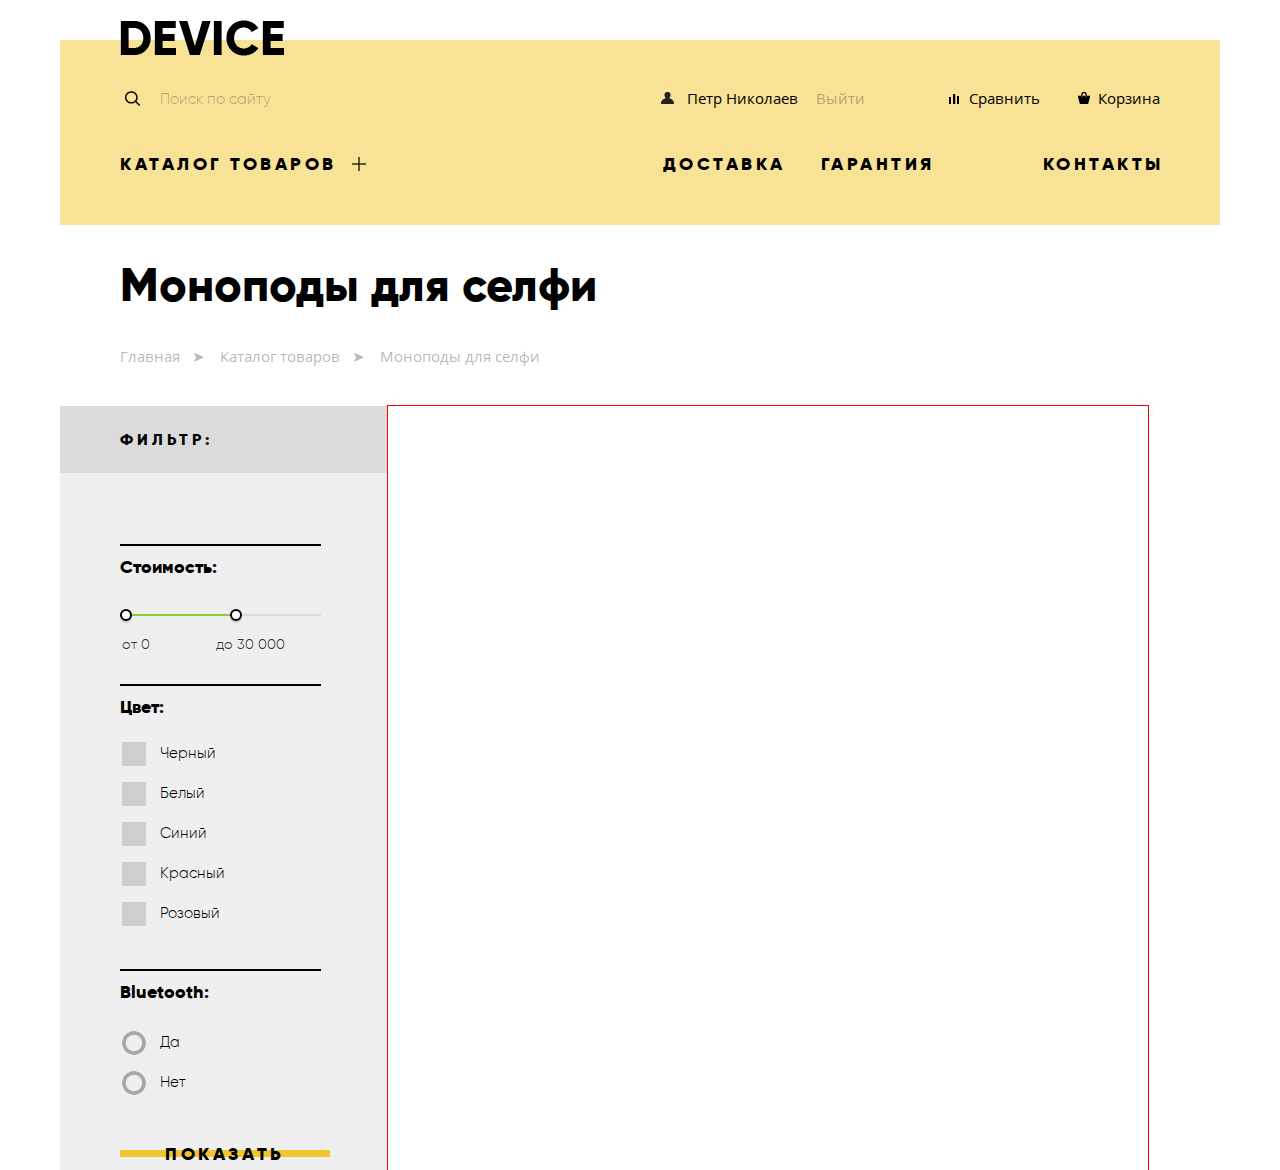
==== monopods.html @ fd424bf5 "Начал оформлять страницу каталога, сделал фильтрацию" ====
<!DOCTYPE html>
<html lang="ru">
<head>
  <meta charset="UTF-8">
  <meta name="viewport" content="width=device-width, initial-scale=1.0">
  <meta http-equiv="X-UA-Compatible" content="ie=edge">
  <title>Магазин строительного оборудования «Девайс»</title>
  <link rel="stylesheet" href="normalize.css">
  <link rel="stylesheet" href="css/style.css">
</head>
<body>
  <header class="page-header page-header--catalog">
        <a class="page-logo" href="index.html">
            <img src="img/logo_black.png" alt="Логотип сайта «Девайс»" width="164" height="36">
		</a>
		<section class="user-block">
			<h1 class="visually-hidden">Поиск и блок пользователя</h1>
			<form action="#" class="user-block__form" method="get">
				<input class="user-block__search-field" name="search" type="text" placeholder="Поиск по сайту">
				<button class="user-block__search-button" type="submit">Найти</button>
			</form>
			<ul class="user-block__list">
                <li><a href="#" class="user-block__item user-block__item--enter">Петр Николаев</a></li>
                <li><a href="#" class="user-block__exit">Выйти</a></li>
			</ul>
			<ul class="user-block__list">	
				<li><a href="#" class="user-block__item user-block__item--compare">Сравнить</a></li>
				<li><a href="#" class="user-block__item user-block__item--basket">Корзина</a></li>
			</ul>
		</section>
		<nav class="main-nav">
			<ul class="catalog-list">
				<li>
					<a href="#" class="catalog-list__link">Каталог товаров</a>
					<ul class="catalog-list__items">
						<li><a href="#" class="catalog-list__item">Виртуальная реальность</a></li>
						<li><a href="#" class="catalog-list__item">Фитнесс-браслеты</a></li>
						<li><a href="#" class="catalog-list__item">Квадрокоптеры</a></li>
						<li><a href="#" class="catalog-list__item ">Моноподы для селфи</a></li>
						<li><a href="#" class="catalog-list__item ">Умные часы</a></li>
						<li><a href="#" class="catalog-list__item ">Экшн-камеры</a></li>
					</ul>
				</li>
			</ul>
			<ul class="info-list">
				<li><a href="#" class="info-list__item">Доставка</a></li>
				<li><a href="#" class="info-list__item">Гарантия</a></li>
				<li><a href="#" class="info-list__item">Контакты</a></li>
			</ul>
		</nav>
  </header>
  <main class="main-content">
      <h1 class="main__title">Моноподы для селфи</h1>
      <ul class="breadcrumbs">
          <li><a href="#" class="breadcrumbs__item">Главная</a></li>
          <li><a href="#" class="breadcrumbs__item">Каталог товаров</a></li>
          <li><a href="#" class="breadcrumbs__item">Моноподы для селфи</a></li>
	  </ul>
	  <div class="wrapper">
		  	<section class="filter">
			  	<h2 class="filter__title">Фильтр:</h2>
			  	<form class="filter__form" action="#" method="get">
					<div class="range">
						<b class="range__title">Стоимость:</b>
						<div class="range__scale">
					  		<div class="range__bar"></div>
						</div>
						<div class="range__toogle min-toogle"></div>
						<div class="range__toogle max-toogle"></div>
					</div>
					<div class="price-controls">
						<label class="min-price">
							<input name="min-price" type="text" value="от 0">
						</label>
						<label class="max-price">
							<input name="max-price" type="text" value="до 30 000">
						</label>	
					</div>  
					<div class="filter__color">
						<b class="filter__title">Цвет:</b>
						<label>
							<input type="checkbox" name="color" value="black">
							<span class="controls"></span>
							Черный
						</label>
						<label>
							<input type="checkbox" name="color" value="white">
							<span class="controls"></span>
							Белый
						</label>
						<label>
							<input type="checkbox" name="color" value="blue">
							<span class="controls"></span>
							Синий
						</label>
						<label>
							<input type="checkbox" name="color" value="red">
							<span class="controls"></span>
							Красный
						</label>
						<label>
							<input type="checkbox" name="color" value="pink">
							<span class="controls"></span>
							Розовый
						</label>
					</div>
					<div class="filter__bluetooth">
						<b class="bluetooth__title">Bluetooth:</b>
						<label>
							<input type="radio" name="bluetooth" value="yes">
							<span class="controls"></span>
							Да
						</label>
						<label>
							<input type="radio" name="bluetooth" value="no">
							<span class="controls"></span>
							Нет
						</label>
					</div>
					<button type="submit" class="filter__btn btn">Показать</button>
			  </form>
		 	</section>
		    <section class="catalog">
			    <h2 class="visually-hidden">Сортировка и каталог</h2>
		    </section>
	    </div>
    </main>
</body>
</html>
---- css/style.css ----
@font-face {
		font-family: 'Gilroy';
		src: url('../fonts/gilroyextrabold.woff') format("woff");
		src: url('../fonts/gilroyextrabold.woff2') format("woff2");
		font-style: normal;
		font-weight: bold; 
}

@font-face {
		font-family: 'Gilroy';
		src: url('../fonts/gilroylight.woff') format("woff");
		src: url('../fonts/gilroylight.woff2') format("woff2");
		font-style: normal;
		font-weight: normal; 
}

@font-face {
		font-family: 'Open Sans';
		src: url('../fonts/opensans.woff') format("woff");
		src: url('../fonts/opensans.woff2') format("woff2");
		font-style: normal;
		font-weight: normal; 
}

@font-face {
		font-family: 'Open Sans';
		src: url('../fonts/opensanslight.woff') format("woff");
		src: url('../fonts/opensanslight.woff2') format("woff2");
		font-style: normal;
		font-weight: 300; 
}

body {
	position: relative;
	margin: 0;
	padding: 0;
}

.visually-hidden {
	position: absolute;
	overflow: hidden;
	clip: rect(0 0 0 0);
	height: 1px;
	width: 1px;
	margin: -1px;
	padding: 0;
	border: 0;
}

/* HEADER */

.page-header {
	position: relative;
	width: 1040px;
	margin: 0 auto;
	padding: 20px 60px 0 60px;
	background: #f7e296;
}

.page-header::after {
	content: '';
	position: absolute;
	width: 100%;
	left: 0;
	height: 165px;
	background: inherit;
}

.page-header--catalog {
	padding-bottom: 50px;
}

.page-header--catalog::after {
	display: none;
}

.page-header::before {
	content: '';
	position: absolute;
	top: 0;
	left: 0;
	display: block;
	width: 100%;
	height: 40px;
	background: #ffffff;
	z-index: 1;
}

.page-logo {
	position: relative;
	z-index: 2;
	display: inline-block;
	vertical-align: top;
}

/* USER BLOCK */ 

.user-block {
	display: flex;
	justify-content: space-between;
	align-items: flex-end;
}

/* SEARCH FORM */


 .user-block__form {
		width: 450px;
		margin-top: 15px;
		display: flex;
}

.user-block__search-field {
		width: 315px;
		margin-top: 10px;
		padding: 5px 10px 5px 40px;
		font-family: "Gilroy", 'Tahoma', serif;
		font-size: 15px;
		background: transparent url("../img/search-icon.svg") no-repeat 5px 6px;
		outline: none;
		border: none;
		border-bottom: 2px solid transparent;
}

.user-block__search-field:focus {
		border-bottom-color: #000;
}

.user-block__search-field:focus + .user-block__search-button {
		display: inline-block;
}

.user-block__search-button {
		display: none;
		padding: 0 27px;
		background: transparent;
		border: 2px solid #000;
		font-family: 'Open Sans', 'Tahoma', serif;
		font-size: 15px;
		overflow: hidden;
}

.user-block__search-button:hover {
		color: #fff;
		background: #000;
		cursor: pointer;
		transition: .7s;
}

.user-block__search-button:active {
		display: block;
		color: rgba(0, 0, 0, 0.3);
}

::-webkit-input-placeholder
{
	color: rgba(0, 0, 0, 0.3);
} 

::-moz-placeholder {
	color: rgba(0, 0, 0, 0.3);
}

:-ms-input-placeholder {
	color: rgba(0, 0, 0, 0.3);
}

:hover::-webkit-input-placeholder
{
	color: rgba(0, 0, 0, 0.6);
} 

:hover::-moz-placeholder {
	color: rgba(0, 0, 0, 0.6);
}

:hover:-ms-input-placeholder {
	color: rgba(0, 0, 0, 0.6);
}

:focus::-webkit-input-placeholder {
		color: transparent;
} 

:focus::-moz-placeholder {
	color: transparent;
}

:focus:-ms-input-placeholder {
	color: transparent;
}


/* ENTER */

.user-block__list {
	display: flex;
	justify-content: space-between;
	width: 211px;
	margin: 0;
	padding: 0;
	font-family: "Open Sans";
	font-size: 15px;
	list-style: none;
}

.user-block__item {
	display: inline-block;
	padding: 0 0 7px 20px;
	vertical-align: top;
	text-decoration: none;
	color: #000;
}

.user-block__item--enter {
	padding-left: 33px;
	background: url("../img/user.png") no-repeat 7px 4px;
	
}

.user-block__item:hover {
	opacity: 0.6;
}

.user-block__item:focus {
	opacity: 0.3;
}

.user-block__item--compare {
	background: url("../img/compare.png") no-repeat 0 6px;
}

.user-block__item--basket {
	background: url("../img/basket.png") no-repeat 0 4px;
} 

/* NAVIGATION */

.main-nav {
	display: flex;
	justify-content: space-between;
	width: 100%;
	margin-top: 38px;
}

.catalog-list,
.info-list {
	display: flex;
	margin: 0;
	padding: 0;
	font-family: 'Gilroy', 'Tahoma', serif;
	list-style: none;
}

.catalog-list li {
	position: relative;
}


.catalog-list__link,
.info-list__item {
	position: relative;
	display: inline-block;
	padding-right: 30px;
	font-size: 18px;
	font-weight: bold;
	text-decoration: none;
	text-transform: uppercase;
	color: #000;
	letter-spacing: 3.5px;
}

.catalog-list__link:hover,
.info-list__item:hover {
	opacity: 0.6;
}

.catalog-list__link:active,
.info-list__item:active {
	opacity: 0.3;
}

.catalog-list__link::before {
	content: '';
	position: absolute;
	right: 7px;
	top: 4px;
	width: 2px;
	height: 14px;
	background: rgba(0, 0, 0, 0.6);
}

.catalog-list__link::after {
	content: '';
	position: absolute;
	right: 1px;
	top: 10px;
	width: 14px;
	height: 2px;
	background: rgba(0, 0, 0, 0.6);
}

.info-list__item {
	padding-right: 0;
}

.info-list li:nth-child(2) {
	margin-right: 108px;
	margin-left: 35px;
}

.info-list li:last-child {
	margin-right: -3.5px;
}

.catalog-list__link:hover + .catalog-list__items {
	visibility: visible;
}

.catalog-list__items:hover {
	visibility: visible;
}

.catalog-list__items {
	visibility: hidden;
	z-index: 10;
	display: flex;
	flex-wrap: wrap;	
	position: absolute;
	width: 1160px;
	left: -60px;
	margin: 0;
	padding: 20px 0 25px 0;
	background: #f7e296;
	font-family: 'Open Sans', 'Arial', serif;
	list-style: none;
}

.catalog-list__item {
	display: inline-block;
	padding: 10px 0 10px 0;
	margin-left: 62px;
	font-size: 15px;
	text-decoration: none;
	color: #464646;
}

.catalog-list__item:hover {
	opacity: 0.6;
}

.catalog-list__item:focus {
	opacity: 0.3;
}

.catalog-list__items li:first-child a,
.catalog-list__items li:nth-child(4) a,
.catalog-list__items li:last-child a {
	/* margin-left: 0; */
}

.catalog-list__items li:nth-child(3) {
	width: 55%;
}

.catalog-list__items li:nth-child(5) {
	margin-left: 27px;
	width: 75%;
}

/* MAIN CONTENT */

.main-content {
	width: 1040px;
	margin: 0 auto;
	padding: 0 60px 0 60px;
}

/* SLIDER */

.slider {
	position: relative;
	margin-top: 55px;

}

.slide-2 {
	display: block;
}

.slider-controls {
	position: absolute;
	right: 0;
	top: 66%;
	z-index: 10;
}

.slider__control {
	display: inline-block;
	width: 10px;
	height: 10px;
	border-radius: 50%;
	margin-right: 15px;
	border: 2px solid black;
	cursor: pointer;
}

.slider__control:hover {
	background: rgba(0, 0, 0, 0.3);
}

.active {
	background: rgba(0, 0, 0, 0.3);
}

.slide {
	position: relative;
	display: flex;
	justify-content: space-between;
	animation-name: fade;
	animation-duration: 0.5s;
}

@keyframes fade {
	from {opacity: .6}
	to {opacity: 1}
}


.slide::before {
	content: '';
	right: 400px;
	top: 35px;
	position: absolute;
	width: 100px;
	height: 8px;
	background: #ffffff;
}

.slider__image {
	margin-left: 30px;
}

.slider__image--three {
	margin: 50px 0 0 0;
}

.slider__content {
	width: 500px;
}

.slider__content--margin {
	margin-bottom: 5px;
}

.slider__number {
	position: absolute;
	right: -15px;
	top: -35px;
	font-family: 'Gilroy', 'Tahoma', serif;
	font-size: 180px;
	font-weight: bold;
	color: #ffffff;
	z-index: 0;
}

.slider__title {
	width: 390px;
	margin: 78px 0 19px 0;
	font-family: 'Gilroy', 'Tahoma', serif;
	font-size: 47px;
	line-height: 56px;
	word-spacing: 1.1px;
}

.slider__title--three {
	width: 500px;
	z-index: 2;
	position: relative;
}

.slider__descr {
	margin-bottom: 48px;
	font-family: 'Open Sans', 'Arial', serif;
	font-size: 15px;
	line-height: 30px;
	color: #464646;
}

.slider__heading {
	padding: 0 74px 10px 0;
	font-family: 'Gilroy', 'Tahoma', 'Arial'; 
	font-size: 36px;
	font-weight: normal;
}

.slider__info td {
	font-family: 'Open Sans', 'Arial', serif;
	font-size: 13px;
	color: #464646;
}

.slider__btn {
	margin-bottom: 53px;
}

.btn {
	position: relative;
	display: inline-block;
	padding: 5px 45px 5px 45px;
	font-family: 'Gilroy', 'Tahoma', serif;
	font-size: 18px;
	font-weight: bold;
	text-decoration: none;
	text-transform: uppercase;
	letter-spacing: 0.2em;
	color: #000000;
	z-index: 5;
}

.btn::before {
	position: absolute;
	content: '';
	width: 100%;
	z-index: -1;
	height: 23%;
	top: 37%;
	left: 0;
	background: #f0c52e;
}

.btn:hover::before {
	transition: ease-in-out .4s;
	top: 0;
	height: 100%;
}

/* PRODUCTS */

.product {
	display: flex;
	justify-content: space-between;
	margin: 110px -60px 0 -60px;
}

.product__item {
	width: 160px;
}

.product__image {
	display: block;
	width: 160px;
	padding: 50px 0 50px;
	margin-bottom: 35px;
	background: #f7e296;
}

.product__image:hover {
	background: #f0c52e;
	transition: 0.5s;
}

.product__image--monopods {
	padding: 20px 0;
}

.product__image--camera {
	padding: 34px 0; 
}

.product__image--fitness {
	padding: 45px 0;
}

.product__image--watch {
	padding: 28px 0 29px 0;
}

.product__image--kvadro {
	padding: 43px 0;
}

.product__image img {
	display: block;
	margin: 0 auto;
}

.product__title {
	font-family: 'Gilroy', 'Tahoma', serif;
	font-size: 18px;
	line-height: 20px;
	letter-spacing: 0.5px;
}

/* ADVANTAGES */

.advantages {
	position: relative;
	display: flex;
	margin: 70px -60px 0 -60px;
	font-family: 'Gilroy', 'Tahoma', serif;
}

.advantages::before {
	content: '';
	position: absolute;
	top: 100px;
	left: -50%;
	width: 158%;
	height: 100%;
	background: #e5e5e5;
	z-index: -1;
}

.advantages__list {
	position: relative;
	width: 376px;
	margin: 0;
	padding: 80px 0 46px 0;
	list-style: none;
}

.advantages__list::after {
	content: '';
	position: absolute;
	right: 0;
	top: 0;
	width: 7px;
	height: 100%;
	background: #000000;
}

.advantages__item {
	display: block;
	width: 160px;
	box-sizing: border-box;
	margin: 0 0 22px 0;
	padding: 10px 0 10px 0;
}

.advantages__item:first-child {
	padding-left: 20px;
}

.advantages__item:nth-child(2) {
	padding-left: 25px;
}

.advantages__item:last-child {
	padding-left: 35px;
}

.advantages__item::before {
	top: 17px;
	height: 7px;
}

.advantages__item:hover {
	cursor: pointer;
}

.choosed {
	width: 100%;
	background: #000000;
	color: #f7e184;
}

.choosed::before {
	display: none;
}


.advantages__wrapper {
	width: 100%;
}

.advantages__info {
	padding-left: 117px;
	padding-bottom: 10px;
}

.advantages__info:first-child {
	background: url('../img/up-delivery.png') no-repeat 91% 18px;
}

.advantages__info:nth-child(2) {
	background: url('../img/up-garanty.png') no-repeat 91% 0;
}

.advantages__info:last-child {
	background: url('../img/up-credit.png') no-repeat 91% 4px;
}

.advantages__title {
	margin: 68px 0 28px 0;
	font-size: 47px;
	letter-spacing: 1px;
}

.advantages__descr {
	width: 430px;
	font-family: 'Open Sans', 'Arial', serif;
	font-size: 15px;
	line-height: 30px;
	color: #464646;
}

/* PARTNERS */

.partners {
	display: flex;
	justify-content: space-between;
	margin: 164px -60px 0 -60px;
}

.partners__link {
	opacity: 0.3;
}

.partners__link:hover {
	opacity: 1;
	transition: .5s;
}

/* INFO */

.info {
	display: flex;
	margin: 50px -60px 0 -60px;
	font-family: 'Gilroy', 'Tahoma', serif;
}

/* ABOUT US */


.about-us__title {
	position: relative;
	margin-top: 85px;
	font-size: 47px;
}

.about-us__title::before {
	content: '';
	position: absolute;
	top: -45px;
	width: 16%;
	height: 7px;
	background: #000;
}

.about-us__descr {
	width: 495px;
	margin-bottom: 30px;
	font-family: 'Open Sans', 'Arial', serif;
	color: #464646;
	font-size: 15px;
	line-height: 30px;
}


.about-us__list {
	margin: 67px 0 58px 35px;
	font-size: 16px;
	line-height: 40px;
	font-weight: bold;
	list-style: none;
	padding: 0;
}

.about-us__item {
	position: relative;
}

.about-us__item::before {
	content: '';
	position: absolute;
	width: 10px;
	height: 2px;
	background: #000000;
	top: 50%;
	left: -15px;
}

.about-us__btn {
	padding-left: 22px;
	padding-right: 22px;
}

/* CONTACTS */

.contacts__title {
	position: relative;
	margin-top: 85px;
	margin-left: 102px;
	font-size: 47px;
}

.contacts__title::before {
	content: '';
	position: absolute;
	top: -45px;
	width: 15%;
	height: 7px;
	background: #000;
}

.contacts__descr {
	margin-left: 102px;
	margin-bottom: 40px;
	font-family: 'Open Sans', 'Arial', serif;
	color: #464646;
	font-size: 15px;
	line-height: 30px;
}

.map {
	margin-left: 102px;
	height: 220px;
	background: url('../img/map.jpg') no-repeat;
}

.contacts__btn {
	margin-top: 75px;
	margin-left: 102px;
}

/* FOOTER */

.page-footer {
	margin-top: 86px;
	background: #464646;
}

.footer-wrapper {
	display: flex;
	width: 1160px;
	background: #464646;
	margin: 0 auto;
}

.adress {
	width: 230px;
	position: relative;
	padding-top: 64px;
	padding-bottom: 200px;
}

.adress::after {
	content: '';
	position: absolute;
	bottom: 110px;
	height: 7px;
	width: 80px;
	background: #f0c52e;
}

.page-logo {
	display: block;
}

.adress__location {
	display: block;
	margin-top: 30px;
	font-family: 'Open Sans', 'Arial', serif;
	color: #ffffff;
	font-size: 15px;
	font-weight: normal;
}

.info-list--footer {
	margin-top: 138px;
	margin-left: 158px;
}

.info-list--footer li:nth-child(2) {
	margin-right: 30px;
}

.info-list--footer .info-list__item {
	color: #fff;
}

.social {
	margin-top: 60px;
	padding-left: 295px;
}

.social__btn {
	display: inline-block;
	margin-right: 10px;
	vertical-align: top;
	width: 40px;
	height: 40px;
	border-radius: 50%;
	opacity: 0.3;
}

.social__btn:hover {
	opacity: 1;
}

.social__btn:active {
	opacity: 0.3;
}

.insta {
	background: url('../img/insta.svg') no-repeat;
}

.tw {
	background: url('../img/tw.svg') no-repeat;
}

.fb {
	background: url('../img/fb.svg') no-repeat;
}

.footer__right {
	width: 400px;

}

.footer-nav-list {

	margin-top: 62px;
	list-style: none;
}

.footer-nav-list li {
	display: inline-block;
	margin-right: 27px;
	vertical-align: top;
}

.footer-nav-list li:last-child {
	margin-right: 0;
}

.footer-nav-item {
	padding-left: 30px;
	font-family: 'Open Sans', 'Arial', serif;
	font-size: 15px;
	line-height: 30px;
	color: #fff;
	text-decoration: none;
}

.footer-nav-item:hover {
	opacity: .6;
}

.footer-nav-item:active {
	opacity: .3;
}

.footer-nav-item--user {
	background: url("../img/user-footer.png") no-repeat 5px 50%;
}

.footer-nav-item--compare {
	background: url("../img/compare-footer.png") no-repeat 12px 60%;
}

.footer-nav-item--basket {
	background: url("../img/basket-footer.png") no-repeat 10px 50%;
}

.footer__phone {
	display: block;
	margin-top: 42px;
	font-family: 'Open Sans', 'Arial', serif;
	font-weight: normal;
	color: #ffffff;
	text-align: right;
	font-size: 15px;
}

.academy__logo {
	display: inline-block;
	margin-top: 70px;
	margin-left: 342px;
	opacity: .3;
}

.academy__logo:hover {
	opacity: 1;
}

.academy__logo:active {
	opacity: .6;
}


/* MODAL WINDOWS */

.modal {
	display: none;
	position: absolute;
	top: 65%;
	left: 15%;
	z-index: 100;
	width: 760px;
	padding: 90px 100px 60px 100px;
	margin: 0 auto;
	background: #ffffff;
	-webkit-box-shadow: 0px 0px 22px 5px rgba(0,0,0,0.75);
	-moz-box-shadow: 0px 0px 22px 5px rgba(0,0,0,0.75);
	box-shadow: 0px 0px 22px 5px rgba(0,0,0,0.75);
	animation: bounce 0.6s;
}

@keyframes bounce {
	0%   {-webkit-transform: translateY(-2000px);transform: translateY(-2000px); }
	70%  {-webkit-transform: translateY(30px);transform: translateY(30px);    }
	90%  {-webkit-transform: translateY(-10px);transform: translateY(-10px);   }
	100% {-webkit-transform: translateY(0);transform: translateY(0);       }
  }

.modal__form {
	display: flex;
	flex-wrap: wrap;
	font-family: 'Gilroy', 'Tahoma', serif;
	font-weight: bold;
	font-size: 18px;
}

.modal__form input {
	margin-top: 10px;
	padding: 10px;
	border: 2px solid rgba(0, 0, 0, 0.3);
	border-radius: 5px;
	background: #f2f2f2;
}

.modal__form input:focus {
	outline: none;
	border-color: rgba(0, 0, 0, 0.6);
}

.modal__name,
.modal__email {
	display: flex;
	flex-direction: column;
	width: 370px;
}

.modal__name {
	margin-right: 20px;
}

.modal__text {
	display: flex;
	flex-direction: column;
	width: 100%;
	margin-top: 40px;
}

.modal__text textarea {
	margin-top: 10px;
	padding: 10px 10px 200px 10px;
	font-family: 'Open Sans', 'Arial', serif;
	color: #464646;
	border: 2px solid rgba(0, 0, 0, 0.3);
	border-radius: 5px;
}

.modal__text textarea:focus {
	outline: none;
	border-color: rgba(0, 0, 0, 0.6);
}

.modal__btn {
	margin-top: 20px;
}

.modal__close {
	position: absolute;
   	top: 25px;
   	right: 25px;
    z-index: 15;
    width: 50px;
    height: 50px;
    font-size: 0;
    background-color: #f7e296;
    border: none;
    border-radius: 50%;
    outline: none;
    cursor: pointer;
}

.modal__close:hover {
	background: #000;
}

.modal__close:hover::before {
	background: #f0c52e;
}

.modal__close:hover::after {
	background: #f0c52e;
}

.modal__close::before {
	content: '';
	position: absolute;
	top: 13px;
	left: 24px;
	width: 3px;
	height: 25px;
	background: grey;
	transform: rotate(45deg);
}

.modal__close::after {
	content: '';
	position: absolute;
	top: 13px;
	right: 23px;
	width: 3px;
	height: 25px;
	background: grey;
	transform: rotate(-45deg);
}

/* MONOPODS */

.user-block__exit {
	font-family: 'Open Sans', 'Arial', serif;
	font-size: 15px;
	color: rgba(0, 0, 0, 0.3);
	text-decoration: none;
}

.user-block__exit:hover {
	color: rgba(0, 0, 0, 0.6);
}

.main__title {
	font-family: 'Gilroy', 'Tahoma', serif;
	font-size: 47px;
}

.breadcrumbs {
	display: flex;
	margin: 0;
	padding: 0;
	list-style: none;
}

.breadcrumbs__item {
	position: relative;
	display: block;
	padding-right: 40px;
	font-family: 'Open Sans', 'Arial', serif;
	font-size: 15px;
	color: rgba(0, 0, 0, 0.3);
	text-decoration: none;
}

.breadcrumbs__item:hover {
	color: rgba(0, 0, 0, 0.6);
}

.breadcrumbs__item::after {
	content: "\27A4";
	position: absolute;
	right: 15px;
}

.breadcrumbs li:last-child .breadcrumbs__item::after {
	display: none;
}

/* SORTING AND FILTER */

.wrapper {
	display: flex;
	margin: 40px -60px 0 -60px;
}

.filter {
	width: 328px;
}

.filter__title {
	padding: 24px 10px 24px 60px;
	margin: 0;
	font-family: 'Gilroy', 'Tahoma', serif;
	font-size: 16px;
	text-transform: uppercase;
	letter-spacing: 0.25em;
	background: #dbdbdb;
}

.filter__form {
	padding: 63px 0 0 60px;
	background: #efefef;
}

.range {
	position: relative;
	height: 100px;
	border-radius: 5px;
	overflow: hidden;
}

.range__title {
	position: relative;
	display: block;
	padding-top: 20px;
	font-family: 'Gilroy', 'Tahoma', serif;
	font-size: 18px;
	font-weight: 600;
}

.range__title::before {
	content: '';
	position: absolute;
	top: 8px;
	width: 75%;
	height: 2px;
	background: #000000;
}

.range__scale {
	width: 75%;
	margin-top: 36px;
	height: 2px;
	background: #d7dcde;
}

.range__bar {
	width: 60%;
	height: 2px;
	background: #91c92f;
}

.range__toogle {
	position: absolute;
	top: 73px;
	left: 0;
	width: 8px;
	height: 8px;
	border: 2px solid #000000;
	background: #ffffff;
	cursor: pointer;
	border-radius: 50%;
	-webkit-box-shadow: 0 2px 1px 0 #cfcfcf;
	        box-shadow: 0 2px 1px 0 #cfcfcf;
}

.range .max-toogle {
	left: 110px;
}

.price-controls input {
	width: 70px;
	padding: 5px 2px;
	border: none;
	background: transparent;
	font-size: 14px;
	font-family: "Gilroy", "Times", serif;
	font-weight: 400;
	font-style: inherit;
	color: #283136;
	border-radius: 5px;
}

.price-controls {
	position: relative;
}

.price-controls label {
	position: absolute;
	text-transform: uppercase;
}

.min-price {
	top: -5px;
	left: 0;
}

.max-price {
	top: -5px;
	right: 100px;
}

.filter__color {
	margin-top: 40px;
}

.filter__color .filter__title {
	position: relative;
	display: block;
	padding-top: 20px;
	padding-left: 0;
	font-family: 'Gilroy', 'Tahoma', serif;
	font-size: 18px;
	font-weight: 600;
	text-transform: none;
	letter-spacing: 0;
	background: transparent;
}

.filter__color .filter__title::before {
	content: '';
	position: absolute;
	top: 8px;
	width: 75%;
	height: 2px;
	background: #000000;
}

.filter__color label,
.filter__bluetooth label {
	display: block;
	margin: 0 0 16px 2px;
	font-family: "Gilroy", "Times", serif;
	font-size: 15px;
	font-weight: 400;
	line-height: 20px;
	color: #000000;
	cursor: pointer;
}

.filter__color input,
.filter__bluetooth input {
	display: none;
}

.filter__color input + .controls {
	display: inline-block;
	width: 24px;
	height: 24px;
	margin-right: 10px;
	vertical-align: middle;
	background: #cecece;
}

.filter__color input:checked + .controls {
	background: #cecece url("../img/checkbox-on.svg") no-repeat 50% 50%;
}

.filter__bluetooth {
	margin-top: 35px;
}

.bluetooth__title {
	position: relative;
	display: block;
	margin-bottom: 28px;
	padding-top: 20px;
	padding-left: 0;
	font-family: 'Gilroy', 'Tahoma', serif;
	font-size: 18px;
	font-weight: 600;
	text-transform: none;
	letter-spacing: 0;
	background: transparent;
}

.bluetooth__title::before {
	content: '';
	position: absolute;
	top: 8px;
	width: 75%;
	height: 2px;
	background: #000000;
}

.filter__bluetooth input + .controls {
	display: inline-block;
	width: 24px;
	height: 24px;
	margin-right: 10px;
	border-radius: 50%;
	vertical-align: middle;
	background: url("../img/radio-off.svg") no-repeat;
}

.filter__bluetooth input:checked + .controls {
	background: url("../img/radio-on.svg") no-repeat;
}

.filter__btn {
	margin-top: 27px;	
	border: none;
	background: transparent;
}

.catalog {
	width: 760px;
	outline: 1px solid red;
}
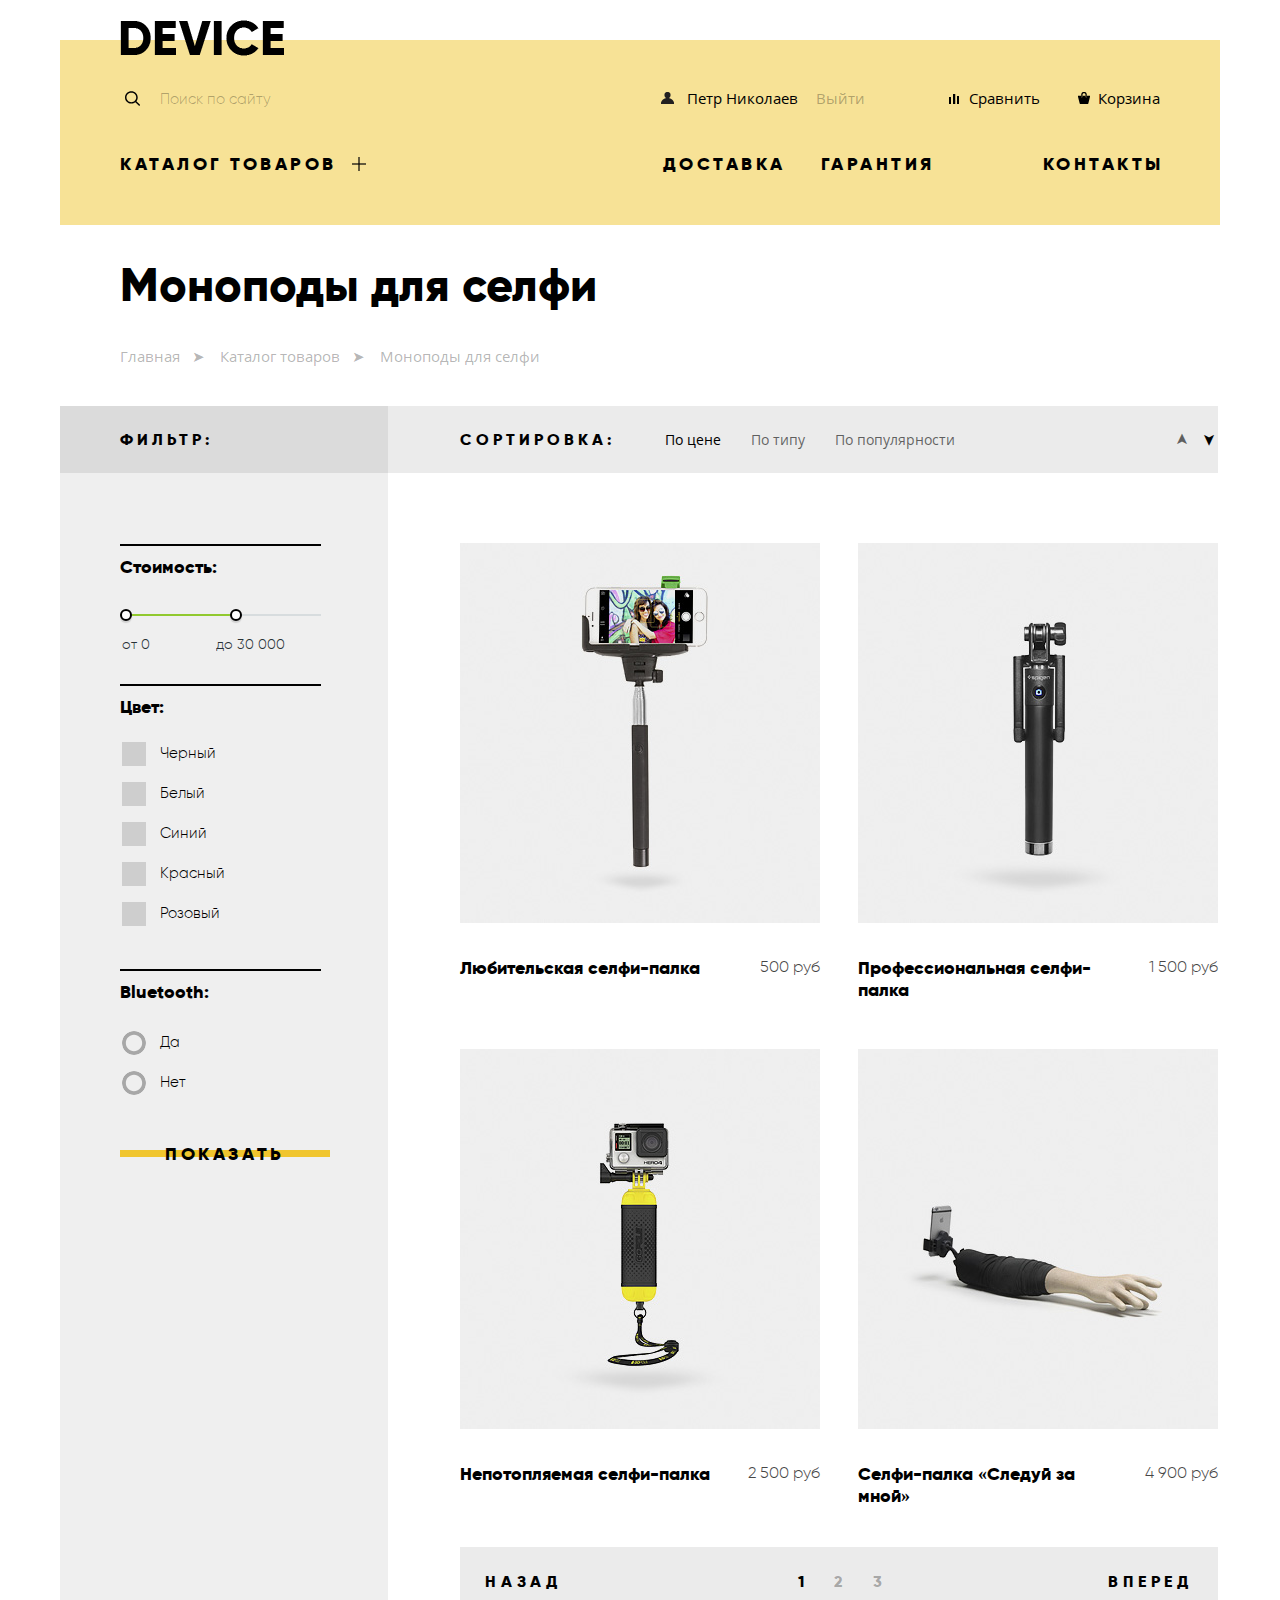
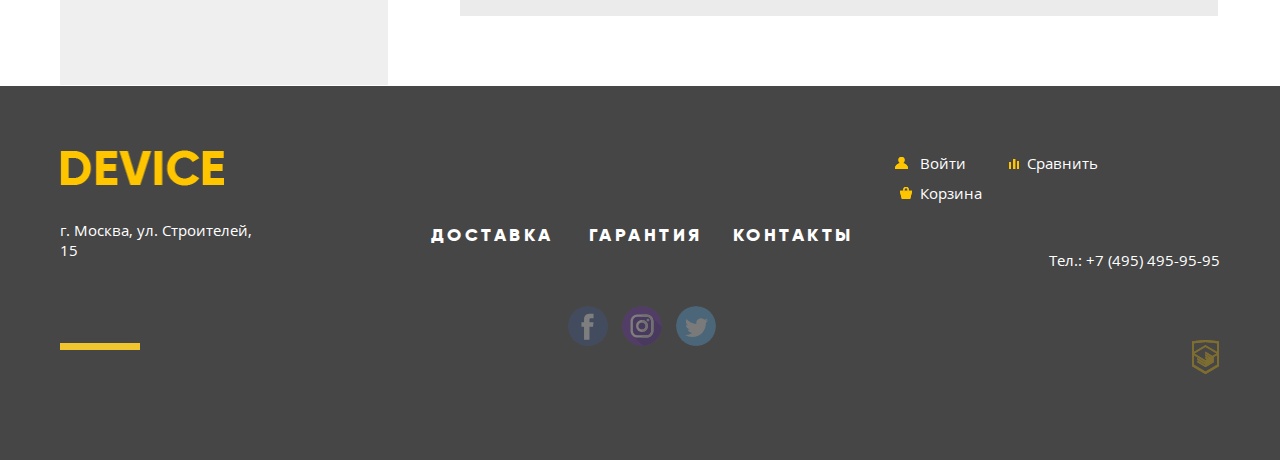
==== commit 172a6bfd: "Доделал страницу каталога" ====
--- a/monopods.html
+++ b/monopods.html
@@ -1,129 +1,236 @@
 <!DOCTYPE html>
 <html lang="ru">
-<head>
-  <meta charset="UTF-8">
-  <meta name="viewport" content="width=device-width, initial-scale=1.0">
-  <meta http-equiv="X-UA-Compatible" content="ie=edge">
-  <title>Магазин строительного оборудования «Девайс»</title>
-  <link rel="stylesheet" href="normalize.css">
-  <link rel="stylesheet" href="css/style.css">
-</head>
-<body>
-  <header class="page-header page-header--catalog">
-        <a class="page-logo" href="index.html">
-            <img src="img/logo_black.png" alt="Логотип сайта «Девайс»" width="164" height="36">
-		</a>
-		<section class="user-block">
-			<h1 class="visually-hidden">Поиск и блок пользователя</h1>
-			<form action="#" class="user-block__form" method="get">
-				<input class="user-block__search-field" name="search" type="text" placeholder="Поиск по сайту">
-				<button class="user-block__search-button" type="submit">Найти</button>
-			</form>
-			<ul class="user-block__list">
-                <li><a href="#" class="user-block__item user-block__item--enter">Петр Николаев</a></li>
-                <li><a href="#" class="user-block__exit">Выйти</a></li>
-			</ul>
-			<ul class="user-block__list">	
-				<li><a href="#" class="user-block__item user-block__item--compare">Сравнить</a></li>
-				<li><a href="#" class="user-block__item user-block__item--basket">Корзина</a></li>
-			</ul>
-		</section>
-		<nav class="main-nav">
-			<ul class="catalog-list">
-				<li>
-					<a href="#" class="catalog-list__link">Каталог товаров</a>
-					<ul class="catalog-list__items">
-						<li><a href="#" class="catalog-list__item">Виртуальная реальность</a></li>
-						<li><a href="#" class="catalog-list__item">Фитнесс-браслеты</a></li>
-						<li><a href="#" class="catalog-list__item">Квадрокоптеры</a></li>
-						<li><a href="#" class="catalog-list__item ">Моноподы для селфи</a></li>
-						<li><a href="#" class="catalog-list__item ">Умные часы</a></li>
-						<li><a href="#" class="catalog-list__item ">Экшн-камеры</a></li>
-					</ul>
-				</li>
-			</ul>
-			<ul class="info-list">
-				<li><a href="#" class="info-list__item">Доставка</a></li>
-				<li><a href="#" class="info-list__item">Гарантия</a></li>
-				<li><a href="#" class="info-list__item">Контакты</a></li>
-			</ul>
-		</nav>
-  </header>
-  <main class="main-content">
+  <head>
+    <meta charset="UTF-8">
+    <meta name="viewport" content="width=device-width, initial-scale=1.0">
+    <meta http-equiv="X-UA-Compatible" content="ie=edge">
+    <title>Магазин строительного оборудования «Девайс»</title>
+    <link rel="stylesheet" href="normalize.css">
+    <link rel="stylesheet" href="css/style-min.css">
+  </head>
+  <body>
+    <header class="page-header page-header--catalog">
+      <a class="page-logo" href="index.html">
+      <img src="img/logo_black.png" alt="Логотип сайта «Девайс»" width="164" height="36">
+      </a>
+      <section class="user-block">
+        <h2 class="visually-hidden">Поиск и блок пользователя</h2>
+        <form action="#" class="user-block__form" method="get">
+          <input class="user-block__search-field" name="search" type="text" placeholder="Поиск по сайту">
+          <button class="user-block__search-button" type="submit">Найти</button>
+        </form>
+        <ul class="user-block__list">
+          <li><a href="#" class="user-block__item user-block__item--enter">Петр Николаев</a></li>
+          <li><a href="#" class="user-block__exit">Выйти</a></li>
+        </ul>
+        <ul class="user-block__list">
+          <li><a href="#" class="user-block__item user-block__item--compare">Сравнить</a></li>
+          <li><a href="#" class="user-block__item user-block__item--basket">Корзина</a></li>
+        </ul>
+      </section>
+      <nav class="main-nav">
+        <ul class="catalog-list">
+          <li>
+            <a href="#" class="catalog-list__link">Каталог товаров</a>
+            <ul class="catalog-list__items">
+              <li><a href="#" class="catalog-list__item">Виртуальная реальность</a></li>
+              <li><a href="#" class="catalog-list__item">Фитнесс-браслеты</a></li>
+              <li><a href="#" class="catalog-list__item">Квадрокоптеры</a></li>
+              <li><a href="#" class="catalog-list__item ">Моноподы для селфи</a></li>
+              <li><a href="#" class="catalog-list__item ">Умные часы</a></li>
+              <li><a href="#" class="catalog-list__item ">Экшн-камеры</a></li>
+            </ul>
+          </li>
+        </ul>
+        <ul class="info-list">
+          <li><a href="#" class="info-list__item">Доставка</a></li>
+          <li><a href="#" class="info-list__item">Гарантия</a></li>
+          <li><a href="#" class="info-list__item">Контакты</a></li>
+        </ul>
+      </nav>
+    </header>
+    <main class="main-content">
       <h1 class="main__title">Моноподы для селфи</h1>
       <ul class="breadcrumbs">
-          <li><a href="#" class="breadcrumbs__item">Главная</a></li>
-          <li><a href="#" class="breadcrumbs__item">Каталог товаров</a></li>
-          <li><a href="#" class="breadcrumbs__item">Моноподы для селфи</a></li>
-	  </ul>
-	  <div class="wrapper">
-		  	<section class="filter">
-			  	<h2 class="filter__title">Фильтр:</h2>
-			  	<form class="filter__form" action="#" method="get">
-					<div class="range">
-						<b class="range__title">Стоимость:</b>
-						<div class="range__scale">
-					  		<div class="range__bar"></div>
-						</div>
-						<div class="range__toogle min-toogle"></div>
-						<div class="range__toogle max-toogle"></div>
-					</div>
-					<div class="price-controls">
-						<label class="min-price">
-							<input name="min-price" type="text" value="от 0">
-						</label>
-						<label class="max-price">
-							<input name="max-price" type="text" value="до 30 000">
-						</label>	
-					</div>  
-					<div class="filter__color">
-						<b class="filter__title">Цвет:</b>
-						<label>
-							<input type="checkbox" name="color" value="black">
-							<span class="controls"></span>
-							Черный
-						</label>
-						<label>
-							<input type="checkbox" name="color" value="white">
-							<span class="controls"></span>
-							Белый
-						</label>
-						<label>
-							<input type="checkbox" name="color" value="blue">
-							<span class="controls"></span>
-							Синий
-						</label>
-						<label>
-							<input type="checkbox" name="color" value="red">
-							<span class="controls"></span>
-							Красный
-						</label>
-						<label>
-							<input type="checkbox" name="color" value="pink">
-							<span class="controls"></span>
-							Розовый
-						</label>
-					</div>
-					<div class="filter__bluetooth">
-						<b class="bluetooth__title">Bluetooth:</b>
-						<label>
-							<input type="radio" name="bluetooth" value="yes">
-							<span class="controls"></span>
-							Да
-						</label>
-						<label>
-							<input type="radio" name="bluetooth" value="no">
-							<span class="controls"></span>
-							Нет
-						</label>
-					</div>
-					<button type="submit" class="filter__btn btn">Показать</button>
-			  </form>
-		 	</section>
-		    <section class="catalog">
-			    <h2 class="visually-hidden">Сортировка и каталог</h2>
-		    </section>
-	    </div>
+        <li><a href="#" class="breadcrumbs__item">Главная</a></li>
+        <li><a href="#" class="breadcrumbs__item">Каталог товаров</a></li>
+        <li><a href="#" class="breadcrumbs__item">Моноподы для селфи</a></li>
+      </ul>
+      <div class="wrapper">
+        <section class="filter">
+          <h2 class="filter__title">Фильтр:</h2>
+          <form class="filter__form" action="#" method="get">
+            <div class="range">
+              <b class="range__title">Стоимость:</b>
+              <div class="range__scale">
+                <div class="range__bar"></div>
+              </div>
+              <div class="range__toogle min-toogle"></div>
+              <div class="range__toogle max-toogle"></div>
+            </div>
+            <div class="price-controls">
+              <label class="min-price">
+              <input name="min-price" type="text" value="от 0">
+              </label>
+              <label class="max-price">
+              <input name="max-price" type="text" value="до 30 000">
+              </label>	
+            </div>
+            <div class="filter__color">
+              <b class="filter__title">Цвет:</b>
+              <label>
+              <input type="checkbox" name="color" value="black">
+              <span class="controls"></span>
+              Черный
+              </label>
+              <label>
+              <input type="checkbox" name="color" value="white">
+              <span class="controls"></span>
+              Белый
+              </label>
+              <label>
+              <input type="checkbox" name="color" value="blue">
+              <span class="controls"></span>
+              Синий
+              </label>
+              <label>
+              <input type="checkbox" name="color" value="red">
+              <span class="controls"></span>
+              Красный
+              </label>
+              <label>
+              <input type="checkbox" name="color" value="pink">
+              <span class="controls"></span>
+              Розовый
+              </label>
+            </div>
+            <div class="filter__bluetooth">
+              <b class="bluetooth__title">Bluetooth:</b>
+              <label>
+              <input type="radio" name="bluetooth" value="yes">
+              <span class="controls"></span>
+              Да
+              </label>
+              <label>
+              <input type="radio" name="bluetooth" value="no">
+              <span class="controls"></span>
+              Нет
+              </label>
+            </div>
+            <button type="submit" class="filter__btn btn">Показать</button>
+          </form>
+        </section>
+        <section class="catalog">
+          <h2 class="visually-hidden">Сортировка и каталог</h2>
+          <header class="catalog__header">
+            <h2 class="catalog__title">Сортировка:</h2>
+            <ul class="catalog__list">
+              <li><a href="#" class="catalog__naming catalog__naming--active">По цене</a></li>
+              <li><a href="#" class="catalog__naming">По типу</a></li>
+              <li><a href="#" class="catalog__naming">По популярности</a></li>
+            </ul>
+            <span class="catalog__btn catalog__btn-up">&#10148;</span>
+            <span class="catalog__btn catalog__btn-down catalog__btn--active">&#10148;</span>
+          </header>
+          <div class="catalog__item-wrapper">
+            <div class="catalog__item">
+              <div class="catalog__image">
+                <img src="img/item-1.jpg" alt="Любительская селфи палка" width="360" height="380">
+                <div class="catalog__item--pseudo">
+                  <a href="#" class="btn catalog__basket">в корзину</a>
+                  <a href="#" class="catalog__compare">Добавить к сравнению</a>
+                </div>
+              </div>
+              <div class="catalog__price-wrapper">
+                <a href="#" class="catalog__name">Любительская селфи-палка</a>
+                <span class="catalog__price">500 руб</span>
+              </div>
+            </div>
+            <div class="catalog__item">
+              <div class="catalog__image">
+                <img src="img/item-2.jpg" alt="Профессиональная селфи-палка" width="360" height="380">
+                <div class="catalog__item--pseudo">
+                  <a href="#" class="btn catalog__basket">в корзину</a>
+                  <a href="#" class="catalog__compare">Добавить к сравнению</a>
+                </div>
+              </div>
+              <div class="catalog__price-wrapper">
+                <a href="#" class="catalog__name">Профессиональная селфи-палка</a>
+                <span class="catalog__price">1 500 руб</span>
+              </div>
+            </div>
+            <div class="catalog__item">
+              <div class="catalog__image">
+                <img src="img/item-3.jpg" alt="Непотопляемая селфи-палка " width="360" height="380">
+                <div class="catalog__item--pseudo">
+                  <a href="#" class="btn catalog__basket">в корзину</a>
+                  <a href="#" class="catalog__compare">Добавить к сравнению</a>
+                </div>
+              </div>
+              <div class="catalog__price-wrapper">
+                <a href="#" class="catalog__name">Непотопляемая селфи-палка </a>
+                <span class="catalog__price">2 500 руб</span>
+              </div>
+            </div>
+            <div class="catalog__item">
+              <div class="catalog__image">
+                <img src="img/item-4.jpg" alt="Селфи-палка «Следуй за мной»" width="360" height="380">
+                <div class="catalog__item--pseudo">
+                  <a href="#" class="btn catalog__basket">в корзину</a>
+                  <a href="#" class="catalog__compare">Добавить к сравнению</a>
+                </div>
+              </div>
+              <div class="catalog__price-wrapper">
+                <a href="#" class="catalog__name">Селфи-палка «Следуй за мной»</a>
+                <span class="catalog__price">4 900 руб</span>
+              </div>
+            </div>
+          </div>
+          <section class="pages">
+            <h2 class="visually-hidden">Страницы</h2>
+            <a href="#" class="pages__back">Назад</a>
+            <ul class="pages__list">
+              <li><a href="#" class="pages__item pages__item--active">1</a></li>
+              <li><a href="#" class="pages__item">2</a></li>
+              <li><a href="#" class="pages__item">3</a></li>
+            </ul>
+            <a href="#" class="pages__forward">Вперед</a>
+          </section>
+        </section>
+      </div>
     </main>
-</body>
+    <footer class="page-footer page-footer--catalog">
+      <div class="footer-wrapper">
+        <div class="adress">
+          <a href="#" class="page__logo">
+          <img src="img/logo_yellow.png" alt="Логотип сайта" width="164" height="36">
+          </a>
+          <b class="adress__location">г. Москва, ул. Строителей, 15</b>	
+        </div>
+        <div class="footer__middle">
+          <ul class="info-list info-list--footer">
+            <li><a href="#" class="info-list__item">Доставка</a></li>
+            <li><a href="#" class="info-list__item">Гарантия</a></li>
+            <li><a href="#" class="info-list__item">Контакты</a></li>
+          </ul>
+          <div class="social">
+            <a href="#" class="social__btn fb"></a>
+            <a href="#" class="social__btn insta"></a>
+            <a href="#" class="social__btn tw"></a>
+          </div>
+        </div>
+        <div class="footer__right">
+          <ul class="footer-nav-list">
+            <li><a href="#" class="footer-nav-item footer-nav-item--user">Войти</a></li>
+            <li><a href="#" class="footer-nav-item footer-nav-item--compare">Сравнить</a></li>
+            <li><a href="#" class="footer-nav-item footer-nav-item--basket">Корзина</a></li>
+          </ul>
+          <b class="footer__phone">Тел.: +7 (495) 495-95-95</b>
+          <a href="#" class="academy__logo">
+          <img src="img/htmlacademy.png" alt="Лого академии" width="27" height="34">
+          </a>
+        </div>
+      </div>
+    </footer>
+  </body>
 </html>--- a/css/style-min.css
+++ b/css/style-min.css
@@ -0,0 +1,2 @@
+
+.breadcrumbs__item,.btn,.catalog-list__item,.footer-nav-item,.user-block__exit,.user-block__item{text-decoration:none}.btn,.filter__title,.price-controls label{text-transform:uppercase}@font-face{font-family:Gilroy;src:url(../fonts/gilroyextrabold.woff) format("woff");src:url(../fonts/gilroyextrabold.woff2) format("woff2");font-style:normal;font-weight:700}@font-face{font-family:Gilroy;src:url(../fonts/gilroylight.woff) format("woff");src:url(../fonts/gilroylight.woff2) format("woff2");font-style:normal;font-weight:400}@font-face{font-family:'Open Sans';src:url(../fonts/opensans.woff) format("woff");src:url(../fonts/opensans.woff2) format("woff2");font-style:normal;font-weight:400}@font-face{font-family:'Open Sans';src:url(../fonts/opensanslight.woff) format("woff");src:url(../fonts/opensanslight.woff2) format("woff2");font-style:normal;font-weight:300}body{position:relative;margin:0;padding:0}.visually-hidden{position:absolute;overflow:hidden;clip:rect(0 0 0 0);height:1px;width:1px;margin:-1px;padding:0;border:0}.page-header{position:relative;width:1040px;margin:0 auto;padding:20px 60px 0;background:#f7e296}.page-header::after,.page-header::before{content:'';position:absolute;left:0;width:100%}.page-header::after{height:165px;background:inherit}.page-header--catalog{padding-bottom:50px}.page-header--catalog::after{display:none}.page-header::before{top:0;display:block;height:40px;background:#fff;z-index:1}.catalog-list li,.page-logo{position:relative}.page-logo{z-index:2;vertical-align:top}.user-block{display:-webkit-box;display:-ms-flexbox;display:flex;-webkit-box-pack:justify;-ms-flex-pack:justify;justify-content:space-between;-webkit-box-align:end;-ms-flex-align:end;align-items:flex-end}.user-block__form{width:450px;margin-top:15px;display:-webkit-box;display:-ms-flexbox;display:flex}.user-block__search-field{width:315px;margin-top:10px;padding:5px 10px 5px 40px;font-family:Gilroy,Tahoma,serif;font-size:15px;background:url(../img/search-icon.svg) 5px 6px no-repeat;outline:0;border:none;border-bottom:2px solid transparent}.user-block__search-field:focus{border-bottom-color:#000}.user-block__search-field:focus+.user-block__search-button{display:inline-block}.user-block__search-button{display:none;padding:0 27px;background:0 0;border:2px solid #000;font-family:'Open Sans',Tahoma,serif;font-size:15px;overflow:hidden}.user-block__search-button:hover{color:#fff;background:#000;cursor:pointer;-webkit-transition:.7s;-o-transition:.7s;transition:.7s}.user-block__search-button:active{display:block;color:rgba(0,0,0,.3)}.main-nav,.user-block__list{display:-webkit-box;display:-ms-flexbox}::-webkit-input-placeholder{color:rgba(0,0,0,.3)}::-moz-placeholder{color:rgba(0,0,0,.3)}:-ms-input-placeholder{color:rgba(0,0,0,.3)}:hover::-webkit-input-placeholder{color:rgba(0,0,0,.6)}:hover::-moz-placeholder{color:rgba(0,0,0,.6)}:hover:-ms-input-placeholder{color:rgba(0,0,0,.6)}:focus::-webkit-input-placeholder{color:transparent}:focus::-moz-placeholder{color:transparent}:focus:-ms-input-placeholder{color:transparent}.user-block__list{display:flex;-webkit-box-pack:justify;-ms-flex-pack:justify;justify-content:space-between;width:211px;margin:0;padding:0;font-family:"Open Sans";font-size:15px;list-style:none}.user-block__item{display:inline-block;padding:0 0 7px 20px;vertical-align:top;color:#000}.user-block__item--enter{padding-left:33px;background:url(../img/user.png) 7px 4px no-repeat}.user-block__item:hover{opacity:.6}.user-block__item:focus{opacity:.3}.user-block__item--compare{background:url(../img/compare.png) 0 6px no-repeat}.user-block__item--basket{background:url(../img/basket.png) 0 4px no-repeat}.catalog-list__link::after,.catalog-list__link::before{background:rgba(0,0,0,.6);content:''}.main-nav{display:flex;-webkit-box-pack:justify;-ms-flex-pack:justify;justify-content:space-between;width:100%;margin-top:38px}.catalog-list,.info-list{display:-webkit-box;display:-ms-flexbox;display:flex;margin:0;padding:0;font-family:Gilroy,Tahoma,serif;list-style:none}.catalog-list__link,.info-list__item{position:relative;display:inline-block;padding-right:30px;font-size:18px;font-weight:700;text-decoration:none;text-transform:uppercase;color:#000;letter-spacing:3.5px}.catalog-list__link:hover,.info-list__item:hover{opacity:.6}.catalog-list__link:active,.info-list__item:active{opacity:.3}.catalog-list__link::before{position:absolute;right:7px;top:4px;width:2px;height:14px}.catalog-list__link::after{position:absolute;right:1px;top:10px;width:14px;height:2px}.info-list__item{padding-right:0}.info-list li:nth-child(2){margin-right:108px;margin-left:35px}.info-list li:last-child{margin-right:-3.5px}.catalog-list__items:hover,.catalog-list__link:hover+.catalog-list__items{visibility:visible}.catalog-list__items{visibility:hidden;z-index:10;display:-webkit-box;display:-ms-flexbox;display:flex;-ms-flex-wrap:wrap;flex-wrap:wrap;position:absolute;width:1160px;left:-60px;margin:0;padding:20px 0 25px;background:#f7e296;font-family:'Open Sans',Arial,serif;list-style:none}.product,.slide{-webkit-box-pack:justify}.slider__number,.slider__title{font-family:Gilroy,Tahoma,serif}.catalog-list__item{display:inline-block;padding:10px 0;margin-left:62px;font-size:15px;color:#464646}.catalog-list__item:hover{opacity:.6}.catalog-list__item:focus{opacity:.3}.catalog-list__items li:nth-child(3){width:55%}.catalog-list__items li:nth-child(5){margin-left:27px;width:75%}.main-content{width:1040px;margin:0 auto;padding:0 60px}.slider{position:relative;margin-top:55px}.slide-2{display:block}.slider-controls{position:absolute;right:0;top:66%;z-index:10}.slider__control{display:inline-block;width:10px;height:10px;border-radius:50%;margin-right:15px;border:2px solid #000;cursor:pointer}.active,.slider__control:hover{background:rgba(0,0,0,.3)}.slide{position:relative;display:-webkit-box;display:-ms-flexbox;display:flex;-ms-flex-pack:justify;justify-content:space-between;-webkit-animation-name:fade;animation-name:fade;-webkit-animation-duration:.5s;animation-duration:.5s}@-webkit-keyframes fade{from{opacity:.6}to{opacity:1}}@keyframes fade{from{opacity:.6}to{opacity:1}}.slide::before{content:'';right:400px;top:35px;position:absolute;width:100px;height:8px;background:#fff}.slider__image{margin-left:30px}.slider__image--three{margin:50px 0 0}.slider__content{width:500px}.slider__content--margin{margin-bottom:5px}.slider__number{position:absolute;right:-15px;top:-35px;font-size:180px;font-weight:700;color:#fff;z-index:0}.slider__title{width:390px;margin:78px 0 19px;font-size:47px;line-height:56px;word-spacing:1.1px}.slider__title--three{width:500px;z-index:2;position:relative}.slider__descr{margin-bottom:48px;font-family:'Open Sans',Arial,serif;font-size:15px;line-height:30px;color:#464646}.slider__heading{padding:0 74px 10px 0;font-family:Gilroy,Tahoma,Arial;font-size:36px;font-weight:400}.slider__info td{font-family:'Open Sans',Arial,serif;font-size:13px;color:#464646}.btn,.product__title{font-size:18px;font-family:Gilroy,Tahoma,serif}.slider__btn{margin-bottom:53px}.btn{position:relative;display:inline-block;padding:5px 45px;font-weight:700;letter-spacing:.2em;color:#000;z-index:5}.advantages::before,.btn::before{z-index:-1;content:''}.btn::before{position:absolute;width:100%;height:23%;top:37%;left:0;background:#f0c52e}.btn:hover::before{-webkit-transition:ease-in-out .4s;-o-transition:ease-in-out .4s;transition:ease-in-out .4s;top:0;height:100%}.product{display:-webkit-box;display:-ms-flexbox;display:flex;-ms-flex-pack:justify;justify-content:space-between;margin:110px -60px 0}.product__item{width:160px}.product__image{display:block;width:160px;padding:50px 0;margin-bottom:35px;background:#f7e296}.product__image:hover{background:#f0c52e;-webkit-transition:.5s;-o-transition:.5s;transition:.5s}.product__image--monopods{padding:20px 0}.product__image--camera{padding:34px 0}.product__image--fitness{padding:45px 0}.product__image--watch{padding:28px 0 29px}.product__image--kvadro{padding:43px 0}.product__image img{display:block;margin:0 auto}.product__title{line-height:20px;letter-spacing:.5px}.advantages{position:relative;display:-webkit-box;display:-ms-flexbox;display:flex;margin:70px -60px 0;font-family:Gilroy,Tahoma,serif}.advantages::before{position:absolute;top:100px;left:-50%;width:158%;height:100%;background:#e5e5e5}.advantages__list{position:relative;width:376px;margin:0;padding:80px 0 46px;list-style:none}.advantages__list::after{content:'';position:absolute;right:0;top:0;width:7px;height:100%;background:#000}.advantages__item{display:block;width:160px;-webkit-box-sizing:border-box;box-sizing:border-box;margin:0 0 22px;padding:10px 0}.advantages__wrapper,.choosed{width:100%}.advantages__item:first-child{padding-left:20px}.advantages__item:nth-child(2){padding-left:25px}.advantages__item:last-child{padding-left:35px}.advantages__item::before{top:17px;height:7px}.advantages__item:hover{cursor:pointer}.choosed{background:#000;color:#f7e184}.choosed::before{display:none}.info,.partners{display:-webkit-box;display:-ms-flexbox}.advantages__info{padding-left:117px;padding-bottom:10px}.advantages__info:first-child{background:url(../img/up-delivery.png) 91% 18px no-repeat}.advantages__info:nth-child(2){background:url(../img/up-garanty.png) 91% 0 no-repeat}.advantages__info:last-child{background:url(../img/up-credit.png) 91% 4px no-repeat}.about-us__item::before,.about-us__title::before,.contacts__title::before{background:#000;content:''}.advantages__title{margin:68px 0 28px;font-size:47px;letter-spacing:1px}.advantages__descr{width:430px;font-family:'Open Sans',Arial,serif;font-size:15px;line-height:30px;color:#464646}.partners{display:flex;-webkit-box-pack:justify;-ms-flex-pack:justify;justify-content:space-between;margin:164px -60px 0}.partners__link{opacity:.3}.partners__link:hover{opacity:1;-webkit-transition:.5s;-o-transition:.5s;transition:.5s}.info{display:flex;margin:50px -60px 0;font-family:Gilroy,Tahoma,serif}.footer-wrapper,.modal__form{display:-webkit-box;display:-ms-flexbox}.about-us__title{position:relative;margin-top:85px;font-size:47px}.about-us__title::before{position:absolute;top:-45px;width:16%;height:7px}.about-us__descr{width:495px;margin-bottom:30px;font-family:'Open Sans',Arial,serif;color:#464646;font-size:15px;line-height:30px}.about-us__list{margin:67px 0 58px 35px;font-size:16px;line-height:40px;font-weight:700;list-style:none;padding:0}.contacts__btn,.contacts__descr,.contacts__title,.map{margin-left:102px}.about-us__item{position:relative}.about-us__item::before{position:absolute;width:10px;height:2px;top:50%;left:-15px}.about-us__btn{padding-left:22px;padding-right:22px}.contacts__title{position:relative;margin-top:85px;font-size:47px}.adress__location,.contacts__descr,.footer-nav-item,.footer__phone{font-family:'Open Sans',Arial,serif;font-size:15px}.contacts__title::before{position:absolute;top:-45px;width:15%;height:7px}.contacts__descr{margin-bottom:40px;color:#464646;line-height:30px}.map{height:220px;background:url(../img/map.jpg) no-repeat}.map iframe{border:none}.contacts__btn{margin-top:75px}.page-footer{margin-top:86px;background:#464646}.footer-wrapper{display:flex;width:1160px;background:#464646;margin:0 auto}.adress{width:230px;position:relative;padding-top:64px;padding-bottom:200px}.adress::after,.modal,.modal__close{position:absolute}.adress::after{content:'';bottom:110px;height:7px;width:80px;background:#f0c52e}.page-logo{display:block}.adress__location{display:block;margin-top:30px;color:#fff;font-weight:400}.footer-nav-list li,.social__btn{display:inline-block;vertical-align:top}.info-list--footer{margin-top:138px;margin-left:158px}.info-list--footer li:nth-child(2){margin-right:30px}.info-list--footer .info-list__item{color:#fff}.social{margin-top:60px;padding-left:295px}.social__btn{margin-right:10px;width:40px;height:40px;border-radius:50%;opacity:.3}.social__btn:hover{opacity:1}.social__btn:active{opacity:.3}.insta{background:url(../img/insta.svg) no-repeat}.tw{background:url(../img/tw.svg) no-repeat}.fb{background:url(../img/fb.svg) no-repeat}.footer__right{width:400px}.footer-nav-list{margin-top:62px;list-style:none}.footer-nav-list li{margin-right:27px}.footer-nav-list li:last-child{margin-right:0}.footer-nav-item{padding-left:30px;line-height:30px;color:#fff}.footer-nav-item:hover{opacity:.6}.footer-nav-item:active{opacity:.3}.footer-nav-item--user{background:url(../img/user-footer.png) 5px 50% no-repeat}.footer-nav-item--compare{background:url(../img/compare-footer.png) 12px 60% no-repeat}.footer-nav-item--basket{background:url(../img/basket-footer.png) 10px 50% no-repeat}.footer__phone{display:block;margin-top:42px;font-weight:400;color:#fff;text-align:right}.academy__logo{display:inline-block;margin-top:70px;margin-left:342px;opacity:.3}.academy__logo:hover{opacity:1}.academy__logo:active{opacity:.6}.modal{display:none;top:65%;left:15%;z-index:100;width:760px;padding:90px 100px 60px;margin:0 auto;background:#fff;-webkit-box-shadow:0 0 22px 5px rgba(0,0,0,.75);box-shadow:0 0 22px 5px rgba(0,0,0,.75);-webkit-animation:bounce .6s;animation:bounce .6s}@-webkit-keyframes bounce{0%{-webkit-transform:translateY(-2000px);transform:translateY(-2000px)}70%{-webkit-transform:translateY(30px);transform:translateY(30px)}90%{-webkit-transform:translateY(-10px);transform:translateY(-10px)}100%{-webkit-transform:translateY(0);transform:translateY(0)}}@keyframes bounce{0%{-webkit-transform:translateY(-2000px);transform:translateY(-2000px)}70%{-webkit-transform:translateY(30px);transform:translateY(30px)}90%{-webkit-transform:translateY(-10px);transform:translateY(-10px)}100%{-webkit-transform:translateY(0);transform:translateY(0)}}.modal__form{display:flex;-ms-flex-wrap:wrap;flex-wrap:wrap;font-family:Gilroy,Tahoma,serif;font-weight:700;font-size:18px}.modal__email,.modal__name,.modal__text{display:-webkit-box;display:-ms-flexbox;-webkit-box-orient:vertical;-webkit-box-direction:normal}.modal__text textarea,.user-block__exit{font-family:'Open Sans',Arial,serif}.modal__form input{margin-top:10px;padding:10px;border:2px solid rgba(0,0,0,.3);border-radius:5px;background:#f2f2f2}.modal__form input:focus{outline:0;border-color:rgba(0,0,0,.6)}.modal__email,.modal__name{display:flex;-ms-flex-direction:column;flex-direction:column;width:370px}.modal__name{margin-right:20px}.modal__text{display:flex;-ms-flex-direction:column;flex-direction:column;width:100%;margin-top:40px}.modal__text textarea{margin-top:10px;padding:10px 10px 200px;color:#464646;border:2px solid rgba(0,0,0,.3);border-radius:5px}.modal__text textarea:focus{outline:0;border-color:rgba(0,0,0,.6)}.modal__btn{margin-top:20px}.modal__close{top:25px;right:25px;z-index:15;width:50px;height:50px;font-size:0;background-color:#f7e296;border:none;border-radius:50%;outline:0;cursor:pointer}.modal__close:hover{background:#000}.modal__close:hover::after,.modal__close:hover::before{background:#f0c52e}.modal__close::after,.modal__close::before{content:'';position:absolute;top:13px;width:3px;height:25px;background:grey}.modal__close::before{left:24px;-webkit-transform:rotate(45deg);-ms-transform:rotate(45deg);transform:rotate(45deg)}.modal__close::after{right:23px;-webkit-transform:rotate(-45deg);-ms-transform:rotate(-45deg);transform:rotate(-45deg)}.user-block__exit{font-size:15px;color:rgba(0,0,0,.3)}.user-block__exit:hover{color:rgba(0,0,0,.6)}.main__title{font-family:Gilroy,Tahoma,serif;font-size:47px}.breadcrumbs{display:-webkit-box;display:-ms-flexbox;display:flex;margin:0;padding:0;list-style:none}.breadcrumbs__item{position:relative;display:block;padding-right:40px;font-family:'Open Sans',Arial,serif;font-size:15px;color:rgba(0,0,0,.3)}.filter__title,.range__title{font-family:Gilroy,Tahoma,serif}.breadcrumbs__item:hover{color:rgba(0,0,0,.6)}.breadcrumbs__item::after{content:"\27A4";position:absolute;right:15px}.bluetooth__title::before,.catalog__item--pseudo,.filter__color .filter__title::before,.range__title::before{content:''}.breadcrumbs li:last-child .breadcrumbs__item::after{display:none}.wrapper{display:-webkit-box;display:-ms-flexbox;display:flex;margin:40px -60px 0}.filter{width:328px}.filter__title{padding:24px 10px 24px 60px;margin:0;font-size:16px;letter-spacing:.25em;background:#dbdbdb}.filter__form{height:95%;padding:63px 0 0 60px;background:#efefef}.range{position:relative;height:100px;border-radius:5px;overflow:hidden}.range__title{position:relative;display:block;padding-top:20px;font-size:18px;font-weight:600}.range__title::before{position:absolute;top:8px;width:75%;height:2px;background:#000}.range__scale{width:75%;margin-top:36px;height:2px;background:#d7dcde}.range__bar{width:60%;height:2px;background:#91c92f}.range__toogle{position:absolute;top:73px;left:0;width:8px;height:8px;border:2px solid #000;background:#fff;cursor:pointer;border-radius:50%;-webkit-box-shadow:0 2px 1px 0 #cfcfcf;box-shadow:0 2px 1px 0 #cfcfcf}.range .max-toogle{left:110px}.price-controls input{width:70px;padding:5px 2px;border:none;background:0 0;font-size:14px;font-family:Gilroy,Times,serif;font-weight:400;font-style:inherit;color:#283136;border-radius:5px}.price-controls{position:relative}.price-controls label{position:absolute}.bluetooth__title,.filter__color .filter__title{padding-top:20px;padding-left:0;text-transform:none;letter-spacing:0}.min-price{top:-5px;left:0}.max-price{top:-5px;right:100px}.filter__color{margin-top:40px}.filter__color .filter__title{position:relative;display:block;font-family:Gilroy,Tahoma,serif;font-size:18px;font-weight:600;background:0 0}.filter__color .filter__title::before{position:absolute;top:8px;width:75%;height:2px;background:#000}.filter__bluetooth label,.filter__color label{display:block;margin:0 0 16px 2px;font-family:Gilroy,Times,serif;font-size:15px;font-weight:400;line-height:20px;color:#000;cursor:pointer}.bluetooth__title,.catalog__name,.catalog__title{font-family:Gilroy,Tahoma,serif}.filter__bluetooth input,.filter__color input{display:none}.filter__color input+.controls{display:inline-block;width:24px;height:24px;margin-right:10px;vertical-align:middle;background:#cecece}.filter__color input:checked+.controls{background:url(../img/checkbox-on.svg) 50% 50% no-repeat #cecece}.filter__bluetooth{margin-top:35px}.bluetooth__title{position:relative;display:block;margin-bottom:28px;font-size:18px;font-weight:600;background:0 0}.catalog__title,.pages a{text-transform:uppercase}.bluetooth__title::before{position:absolute;top:8px;width:75%;height:2px;background:#000}.filter__bluetooth input+.controls{display:inline-block;width:24px;height:24px;margin-right:10px;border-radius:50%;vertical-align:middle;background:url(../img/radio-off.svg) no-repeat}.catalog__header,.catalog__list{display:-webkit-box;display:-ms-flexbox}.filter__bluetooth input:checked+.controls{background:url(../img/radio-on.svg) no-repeat}.filter__btn{margin-top:27px;border:none;background:0 0}.catalog{width:830px;}.catalog__header{display:flex;padding:24px 0 24px 72px;background:#ebebeb}.catalog__title{margin:0;font-size:16px;letter-spacing:.25em}.catalog__compare,.catalog__naming{font-family:'Open Sans',Arial,serif;text-decoration:none}.catalog__list{display:flex;margin:0 190px 0 50px;padding:0;list-style:none}.catalog__naming{margin-right:30px;font-size:14px;color:rgba(0,0,0,.6)}.catalog__naming:hover{color:rgba(0,0,0,.3)}.catalog__naming--active{color:#000}.catalog__btn-up{margin-right:15px;-webkit-transform:rotate(-90deg);-ms-transform:rotate(-90deg);transform:rotate(-90deg)}.catalog__btn-down{-webkit-transform:rotate(90deg);-ms-transform:rotate(90deg);transform:rotate(90deg)}.catalog__btn{color:rgba(0,0,0,.6)}.catalog__btn:hover{color:rgba(0,0,0,.3);cursor:pointer}.catalog__basket:hover,.catalog__btn--active{color:#000}.catalog__item-wrapper{display:-webkit-box;display:-ms-flexbox;display:flex;-webkit-box-pack:justify;-ms-flex-pack:justify;justify-content:space-between;-ms-flex-wrap:wrap;flex-wrap:wrap;margin-top:70px;padding-left:72px}.catalog__item:first-child{margin-bottom:70px}.catalog__image{position:relative}.catalog__item--pseudo{position:absolute;top:0;display:none;-webkit-box-orient:vertical;-webkit-box-direction:normal;-ms-flex-direction:column;flex-direction:column;width:100%;height:100%;padding-top:170px;-webkit-box-sizing:border-box;box-sizing:border-box;text-align:center;background-color:rgba(238,238,238,.6)}.catalog__image img:hover+.catalog__item--pseudo,.catalog__item--pseudo:hover{display:-webkit-box;display:-ms-flexbox;display:flex}.catalog__basket{color:#000;width:36%;margin:0 auto}.catalog__compare{font-size:13px;color:#464646}.catalog__price-wrapper{display:-webkit-box;display:-ms-flexbox;display:flex;-webkit-box-pack:justify;-ms-flex-pack:justify;justify-content:space-between;padding-top:30px}.catalog__name{width:250px;font-size:18px;font-weight:700;color:#000;text-decoration:none}.catalog__price,.pages a{font-family:Gilroy,Tahoma,serif;font-size:16px}.catalog__price{color:#464646}.pages{display:-webkit-box;display:-ms-flexbox;display:flex;-webkit-box-pack:justify;-ms-flex-pack:justify;justify-content:space-between;-webkit-box-align:center;-ms-flex-align:center;align-items:center;margin-top:40px;margin-left:72px;background:#ebebeb}.pages a{display:block;font-weight:700;text-decoration:none;letter-spacing:.3em}.pages__back,.pages__forward{padding:25px;color:#000}.pages__back:hover,.pages__forward:hover{background:#d9d9d9}.pages__list{display:-webkit-box;display:-ms-flexbox;display:flex;list-style:none}.pages__item{color:rgba(0,0,0,.3);margin-right:25px}.pages__item:hover{color:rgba(0,0,0,.6)}.pages__item--active{color:#000}.page-footer--catalog{margin-top:70px}